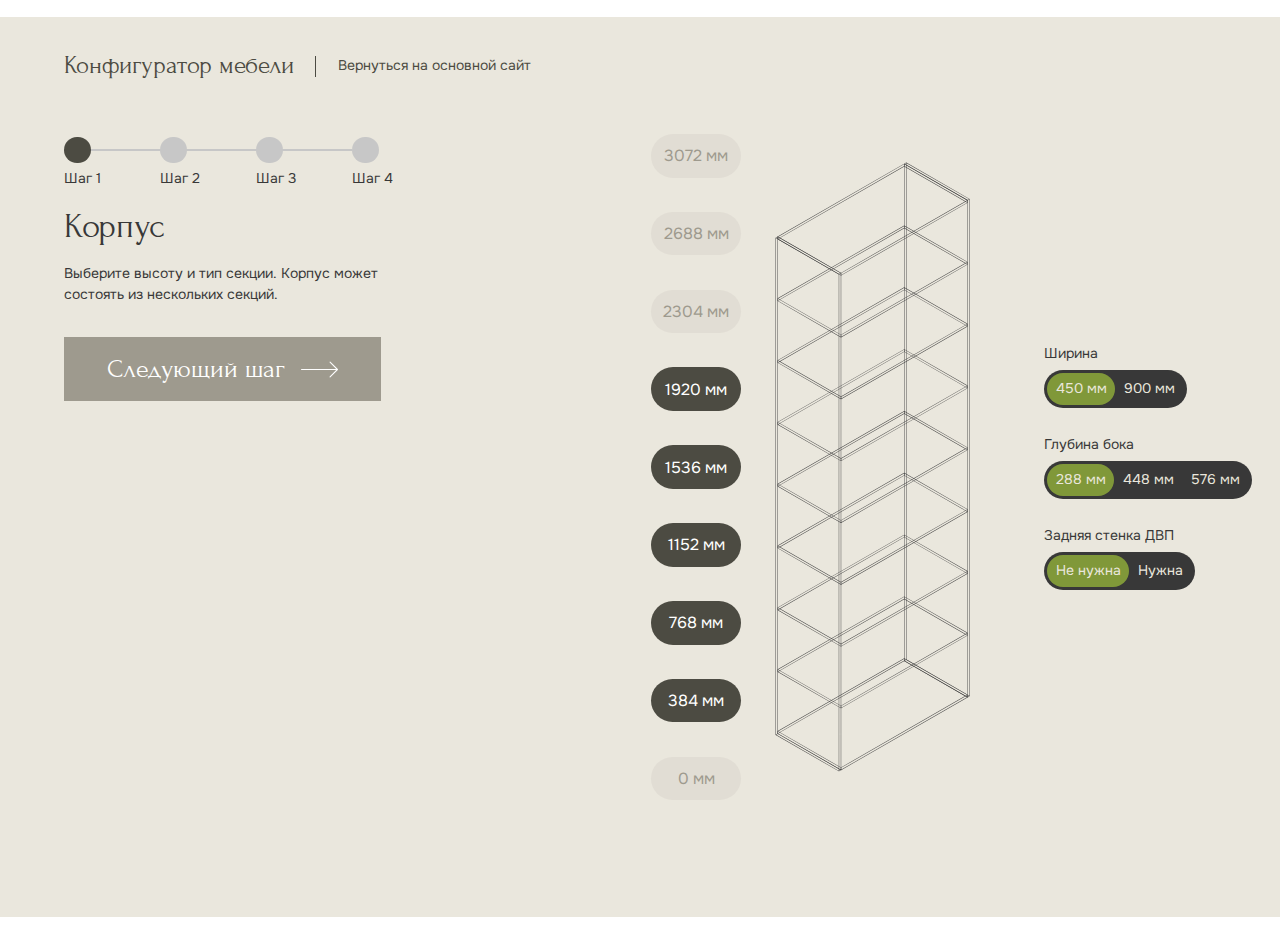
==== step.html @ ee3418b1 "first commit" ====
<!DOCTYPE html>
<html lang="ru">

<head>
    <meta charset="UTF-8">
    <meta name="viewport" content="width=device-width, initial-scale=1.0">
    <meta name="description" content="">
    <meta name="keywords" content="">
    <link rel="stylesheet" href="css/libs.min.css">
    <link rel="stylesheet" href="css/style.min.css">
    <title>Главная</title>
</head>

<body class="m-page">
    <div class="wrapper">
        <header class="header">
            <div class="container">
                <div class="header__inner">
                    <a href="" class="header__logo">
                        <img src="img/logo.svg" alt="">
                    </a>

                    <div class="menu">
                        <nav class="nav">
                            <a href="" class="nav__link"></a>
                        </nav>
                    </div>
                </div>
            </div>

        </header>
        <main class="content">

            <div class="step">
                <div class="step__col">
                    <div class="step-top _flex gray-text2">
                        <div class="step-top__title text26 font2">
                            Конфигуратор мебели
                        </div>
                        <a href="" class="step-top__link">
                            <span>Вернуться на основной сайт</span>
                        </a>
                    </div>

                    <div class="step-progress">
                        <div class="step-progress__item _active">
                            <span>Шаг 1</span>
                        </div>
                        <div class="step-progress__item ">
                            <span>Шаг 2</span>
                        </div>
                        <div class="step-progress__item ">
                            <span>Шаг 3</span>
                        </div>
                        <div class="step-progress__item ">
                            <span>Шаг 4</span>
                        </div>
                    </div>

                    <div class="step-text gray-text3">
                        <div class="h1">
                            Корпус
                        </div>

                        <div class="step-text__desc">
                            Выберите высоту и тип секции. Корпус может состоять из нескольких секций.
                        </div>
                    </div>

                    <div class="step__nav">
                        <button disabled class="m-btn m-btn-green">
                            <span>Следующий шаг</span>
                            <img src="img/arrow.svg" alt="">
                        </button>
                    </div>

                </div>
                <div class="step__col2">
                    <div class="step-field">
                        <div class="step-sizes">
                            <div class="size-item _disabled">
                                <button class="size-item__btn">
                                    <span>3072 мм</span>
                                </button>
                                <div class="size-item__hidden">
                                    <div class="size-item__variants">
                                        <div class="size-item__variant">
                                            <img src="img/variant.svg" alt="">
                                        </div>
                                        <div class="size-item__variant">
                                            <img src="img/variant2.svg" alt="">
                                        </div>
                                    </div>
                                    <button class="size-item__close">
                                        <img src="img/close.svg" alt="">
                                    </button>
                                </div>
                            </div>

                            <div class="size-item _disabled">
                                <button class="size-item__btn">
                                    <span>2688 мм</span>
                                </button>
                                <div class="size-item__hidden">
                                    <div class="size-item__variants">
                                        <div class="size-item__variant">
                                            <img src="img/variant.svg" alt="">
                                        </div>
                                        <div class="size-item__variant">
                                            <img src="img/variant2.svg" alt="">
                                        </div>
                                    </div>
                                    <button class="size-item__close">
                                        <img src="img/close.svg" alt="">
                                    </button>
                                </div>
                            </div>

                            <div class="size-item _disabled">
                                <button class="size-item__btn">
                                    <span>2304 мм</span>
                                </button>
                                <div class="size-item__hidden">
                                    <div class="size-item__variants">
                                        <div class="size-item__variant">
                                            <img src="img/variant.svg" alt="">
                                        </div>
                                        <div class="size-item__variant">
                                            <img src="img/variant2.svg" alt="">
                                        </div>
                                    </div>
                                    <button class="size-item__close">
                                        <img src="img/close.svg" alt="">
                                    </button>
                                </div>
                            </div>

                            <div class="size-item ">
                                <button class="size-item__btn">
                                    <span>1920 мм</span>
                                </button>
                                <div class="size-item__hidden">
                                    <div class="size-item__variants">
                                        <div class="size-item__variant">
                                            <img src="img/variant.svg" alt="">
                                        </div>
                                        <div class="size-item__variant">
                                            <img src="img/variant2.svg" alt="">
                                        </div>
                                    </div>
                                    <button class="size-item__close">
                                        <img src="img/close.svg" alt="">
                                    </button>
                                </div>
                            </div>

                            <div class="size-item ">
                                <button class="size-item__btn">
                                    <span>1536 мм</span>
                                </button>
                                <div class="size-item__hidden">
                                    <div class="size-item__variants">
                                        <div class="size-item__variant">
                                            <img src="img/variant.svg" alt="">
                                        </div>
                                        <div class="size-item__variant">
                                            <img src="img/variant2.svg" alt="">
                                        </div>
                                    </div>
                                    <button class="size-item__close">
                                        <img src="img/close.svg" alt="">
                                    </button>
                                </div>
                            </div>

                            <div class="size-item ">
                                <button class="size-item__btn">
                                    <span>1152 мм</span>
                                </button>
                                <div class="size-item__hidden">
                                    <div class="size-item__variants">
                                        <div class="size-item__variant">
                                            <img src="img/variant.svg" alt="">
                                        </div>
                                        <div class="size-item__variant">
                                            <img src="img/variant2.svg" alt="">
                                        </div>
                                    </div>
                                    <button class="size-item__close">
                                        <img src="img/close.svg" alt="">
                                    </button>
                                </div>
                            </div>

                            <div class="size-item ">
                                <button class="size-item__btn">
                                    <span>768 мм</span>
                                </button>
                                <div class="size-item__hidden">
                                    <div class="size-item__variants">
                                        <div class="size-item__variant">
                                            <img src="img/variant.svg" alt="">
                                        </div>
                                        <div class="size-item__variant">
                                            <img src="img/variant2.svg" alt="">
                                        </div>
                                    </div>
                                    <button class="size-item__close">
                                        <img src="img/close.svg" alt="">
                                    </button>
                                </div>
                            </div>

                            <div class="size-item ">
                                <button class="size-item__btn">
                                    <span>384 мм</span>
                                </button>
                                <div class="size-item__hidden">
                                    <div class="size-item__variants">
                                        <div class="size-item__variant">
                                            <img src="img/variant.svg" alt="">
                                        </div>
                                        <div class="size-item__variant">
                                            <img src="img/variant2.svg" alt="">
                                        </div>
                                    </div>
                                    <button class="size-item__close">
                                        <img src="img/close.svg" alt="">
                                    </button>
                                </div>
                            </div>

                            <div class="size-item _disabled">
                                <button class="size-item__btn">
                                    <span>0 мм</span>
                                </button>
                                <div class="size-item__hidden">
                                    <div class="size-item__variants">
                                        <div class="size-item__variant">
                                            <img src="img/variant.svg" alt="">
                                        </div>
                                        <div class="size-item__variant">
                                            <img src="img/variant2.svg" alt="">
                                        </div>
                                    </div>
                                    <button class="size-item__close">
                                        <img src="img/close.svg" alt="">
                                    </button>
                                </div>
                            </div>

                        </div>
                        <div class="step-field__img">
                            <img src="img/drawing.svg" alt="">
                        </div>
                    </div>
                    <div class="step-props">
                        <div class="step-prop">
                            <div class="step-prop__title text17 gray-text3">
                                Ширина
                            </div>
                            <div class="step-prop__items">
                                <div class="step-prop__item m-input">
                                    <input checked type="radio" name="width">
                                    <label>
                                        <span class="_view1">450 мм | 1 дверь</span>
                                        <span class="_view2">450 мм</span>
                                    </label>
                                </div>
                                <div class="step-prop__item m-input">
                                    <input type="radio" name="width">
                                    <label>
                                        <span class="_view1">900 мм | 2 двери</span>
                                        <span class="_view2">900 мм</span>
                                    </label>
                                </div>
                            </div>
                        </div>
                        <div class="step-prop">
                            <div class="step-prop__title text17 gray-text3">
                                Глубина бока
                            </div>
                            <div class="step-prop__items">
                                <div class="step-prop__item m-input">
                                    <input checked type="radio" name="depth">
                                    <label>
                                        <span>288 мм</span>
                                    </label>
                                </div>
                                <div class="step-prop__item m-input">
                                    <input type="radio" name="depth">
                                    <label>
                                        <span>448 мм</span>
                                    </label>
                                </div>
                                <div class="step-prop__item m-input">
                                    <input type="radio" name="depth">
                                    <label>
                                        <span>576 мм</span>
                                    </label>
                                </div>
                            </div>
                        </div>
                        <div class="step-prop">
                            <div class="step-prop__title text17 gray-text3">
                                Задняя стенка ДВП
                            </div>
                            <div class="step-prop__items">
                                <div class="step-prop__item m-input">
                                    <input checked type="radio" name="wall">
                                    <label>
                                        <span>Не нужна</span>
                                    </label>
                                </div>
                                <div class="step-prop__item m-input">
                                    <input type="radio" name="wall">
                                    <label>
                                        <span>Нужна</span>
                                    </label>
                                </div>
                            </div>
                        </div>


                    </div>


                </div>
            </div>

        </main>
        <footer class="footer">
            <div class="container">
                <div class="footer__inner">
                    <a href="" class="footer__logo">
                        <img src="img/logo.svg" alt="">
                    </a>
                </div>
            </div>

        </footer>
    </div>

    <script src="js/imask.js"></script>
    <script src="js/main.min.js"></script>

</body>

</html>
---- css/libs.min.css ----
﻿
---- css/style.min.css ----
@font-face{font-family:Inter;src:url(../fonts/Inter-Regular.ttf) format("ttf"),url(../fonts/Inter-Regular.eot) format("eot"),url(../fonts/Inter-Regular.woff) format("woff"),url(../fonts/Inter-Regular.woff2) format("woff2");font-weight:400;font-style:normal;font-display:swap}@font-face{font-family:Onest;src:url(../fonts/Onest-Regular.ttf) format("ttf"),url(../fonts/Onest-Regular.eot) format("eot"),url(../fonts/Onest-Regular.woff) format("woff"),url(../fonts/Onest-Regular.woff2) format("woff2");font-weight:400;font-style:normal;font-display:swap}@font-face{font-family:Onest;src:url(../fonts/Onest-Medium.ttf) format("ttf"),url(../fonts/Onest-Medium.eot) format("eot"),url(../fonts/Onest-Medium.woff) format("woff"),url(../fonts/Onest-Medium.woff2) format("woff2");font-weight:500;font-style:normal;font-display:swap}@font-face{font-family:Forum;src:url(../fonts/Forum.ttf) format("ttf"),url(../fonts/Forum.eot) format("eot"),url(../fonts/Forum.woff) format("woff"),url(../fonts/Forum.woff2) format("woff2");font-weight:400;font-style:normal;font-display:swap}*,::after,::before{margin:0;padding:0;-webkit-box-sizing:border-box;box-sizing:border-box;-webkit-font-smoothing:antialiased!important;-webkit-tap-highlight-color:transparent;outline:0!important}h1,h2,h3,h4,h5,h6{font-weight:400}a,body,div,form,h1,h2,h3,h4,h5,li,p,ul{margin:0;padding:0;border:0;text-decoration:none;line-height:1}button,input,textarea{outline:0!important;-webkit-transition:.125s;-o-transition:.125s;transition:.125s;font-family:inherit}input:active,input[type=checkbox]:focus,input[type=file]:focus,input[type=radio]:focus,input[type=text]:focus{outline:0!important}::-webkit-input-placeholder{color:#222}::-moz-placeholder{color:#222}:-moz-placeholder{color:#222}:-ms-input-placeholder{color:#222}input::-webkit-inner-spin-button,input::-webkit-outer-spin-button{-webkit-appearance:none;margin:0}input[type=number]{-moz-appearance:textfield}html{height:100%;scroll-behavior:smooth;width:100%}svg{-ms-flex-negative:0;flex-shrink:0;height:auto}circle,path,rect,svg{-webkit-transition:.3s;-o-transition:.3s;transition:.3s}a{color:inherit;text-decoration:none;-webkit-transition:.3s;-o-transition:.3s;transition:.3s}a:focus,a:hover{text-decoration:none}li,ul{margin:0;padding:0;list-style:none}i{line-height:100%}fieldset{min-width:0;padding:0;margin:0;border:0}button{cursor:pointer;border:none;outline:0;-webkit-box-sizing:border-box;box-sizing:border-box;-webkit-transition:.3s;-o-transition:.3s;transition:.3s;background-color:inherit;font-size:1em}.swiper-button-next,.swiper-button-prev{z-index:2}.swiper-button-next::after,.swiper-button-prev::after{display:none}img{-webkit-user-select:none;-moz-user-select:none;-o-user-select:none;-ms-user-select:none;user-select:none;-ms-flex-negative:0;flex-shrink:0}html.fixed-body{overflow-y:hidden}.wrapper{min-height:100vh;display:-webkit-box;display:-ms-flexbox;display:flex;-webkit-box-orient:vertical;-webkit-box-direction:normal;-ms-flex-direction:column;flex-direction:column;-ms-flex-negative:0;flex-shrink:0}.content{-webkit-box-flex:1;-ms-flex-positive:1;flex-grow:1;display:-webkit-box;display:-ms-flexbox;display:flex;-webkit-box-orient:vertical;-webkit-box-direction:normal;-ms-flex-direction:column;flex-direction:column;width:100%}.m-page{width:calc(100vw - (100vw - 100%));overflow-x:hidden;font-family:Onest,sans-serif;font-weight:400;color:#000;font-size:calc(1920px * (16 / 1920))}@media screen and (max-width:1920px){.m-page{font-size:calc(100vw * (16 / 1920))}}.m-page.fixed-body,.m-page.fixed-body2{overflow-y:hidden;padding-right:var(--scrollWidth)}.container{width:100%;margin:0 auto;padding:0 4.375em}a:hover{color:#809839}@media screen and (max-width:1400px){.m-page{font-size:calc(100vw * (16 / 1200))}.container{padding:0 1.625em}}@media screen and (max-width:992px){.m-page{font-size:calc(100vw * (16 / 768))}.container{padding:0 3.125em}}@media screen and (max-width:576px){.m-page{font-size:calc(100vw * (16 / 360))}.container{padding:0 1em}}.h0{font-size:6.25em;line-height:110%;font-family:Forum,sans-serif}.h1{font-size:3.125em;line-height:120%;font-family:Forum,sans-serif}.h2{font-size:2.125em;line-height:120%;font-family:Forum,sans-serif}.text26{font-size:1.625em;line-height:140%}.text20{font-size:1.25em;line-height:120%}.text19{font-size:1.1875em;line-height:120%}.text18{font-size:1.125em;line-height:120%}.text17{font-size:1.0625em;line-height:150%}.text16{font-size:1em;line-height:150%}.text15{font-size:.9375em;line-height:120%}.text14{font-size:.875em;line-height:120%}.text13{font-size:.8125em;line-height:120%}.text12{font-size:.75em;line-height:120%}.text11{font-size:.6875em;line-height:120%}.text10{font-size:.625em;line-height:120%}.extra-bold-text{font-weight:800}.bold-text{font-weight:700}.semi-bold-text{font-weight:600}.medium-text{font-weight:500}.regular-text{font-weight:400}.light-text{font-weight:300}.gray-text{color:#9e9a8e}.gray-text2{color:#4c4b42}.gray-text3{color:#383838}.font2{font-family:Forum,sans-serif}@media screen and (max-width:1400px){.h0{font-size:3.75em}.h2{font-size:1.875em}.text20-laptop{font-size:1.25em}}@media screen and (max-width:992px){.h0{font-size:2.75em}.h2{font-size:1.75em}.text20-tablet{font-size:1.25em}.text19-tablet{font-size:1.1875em}.text18-tablet{font-size:1.125em}.text17-tablet{font-size:1.0625em}.text16-tablet{font-size:1em}.text15-tablet{font-size:.9375em}.text14-tablet{font-size:.875em}.text13-tablet{font-size:.8125em}.text12-tablet{font-size:.75em}.text11-tablet{font-size:.6875em}.text10-tablet{font-size:.625em}}@media screen and (max-width:576px){.h0{font-size:2.625em}.text18-mob{font-size:1.125em}}.m-btn{display:-webkit-box;display:-ms-flexbox;display:flex;-webkit-box-align:center;-ms-flex-align:center;align-items:center;-webkit-box-pack:center;-ms-flex-pack:center;justify-content:center;-webkit-transition:.225s ease-out;-o-transition:.225s ease-out;transition:.225s ease-out;padding:0 5.125em;height:4.375em;font-family:Forum,sans-serif}.m-btn:focus{-webkit-box-shadow:none;box-shadow:none}.m-btn span{font-size:1.625em}.m-btn img{width:2.1875em;margin-left:.9375em}.m-btn-green{color:#fff;background-color:#809839}.m-btn-green:hover{color:#fff;background-color:#61732b}.m-btn-green:disabled{pointer-events:none;color:#fff;background-color:#9e9a8e}.m-btn-black-outline{border:1px solid #4c4b42;color:#4c4b42}.m-btn-black-outline:hover{color:#fff;background-color:#4c4b42}@media screen and (max-width:1400px){.m-btn{height:3.75em;padding:0 2.5em}.m-btn span{font-size:1.5em}}@media screen and (max-width:992px){.m-btn{height:3.5em}.m-btn span{font-size:1.375em}}.fg{position:relative;margin:0}.fg input{border-radius:0;border:1px solid #9e9a8e;padding:0 1.5em;height:4.11em;width:100%;font-size:1.0625em;background-color:transparent;color:#000}.fg input::-webkit-input-placeholder{color:#9e9a8e}.fg input::-moz-placeholder{color:#9e9a8e}.fg input:-ms-input-placeholder{color:#9e9a8e}.fg input::-ms-input-placeholder{color:#9e9a8e}.fg input::placeholder{color:#9e9a8e}.fg input:focus{border-color:#809839}.fg__field,.m-input{position:relative}.m-input input{position:absolute;opacity:0;width:100%;height:100%;left:0;top:0;z-index:2;cursor:pointer}@media screen and (max-width:1400px){.fg input{height:3.53em}}@media screen and (max-width:992px){.fg input{height:3.3em}}.breadcrumbs{margin-top:60px}.breadcrumbs__item{font-size:16px;line-height:110%;position:relative;font-weight:400;display:inline}.breadcrumbs__item:last-child{font-weight:600}.breadcrumbs__item:not(:first-child){margin-left:24px}.breadcrumbs__item:not(:first-child):before{content:'';position:absolute;z-index:1;width:3.51px;height:3.51px;background-color:#809839;border-radius:1px;-webkit-transform:rotate(-45deg);-ms-transform:rotate(-45deg);transform:rotate(-45deg);top:7px;right:100%;margin-right:10px}.modal-bg{position:fixed;top:0;left:0;width:100%;height:calc(100 * var(--vh));background-color:#000;opacity:.5}.modal{position:fixed;left:0;top:0;width:100%;height:calc(100 * var(--vh));overflow-y:auto;z-index:80;opacity:0;pointer-events:none;padding:1em 0;text-align:center}.modal:after{content:'';display:inline-block;height:100%;vertical-align:middle;margin-right:-4px}.modal__dialog{text-align:left;vertical-align:middle;background:#fff;width:37.5em;max-width:calc(100% - 1em);position:relative;z-index:3;padding:3.75em 6.25em;display:inline-block}.modal._active{opacity:1;pointer-events:unset}.modal._active .modal__bg{display:block}.modal .close-btn{position:absolute;top:1.875em;right:1.875em}.modal__hint{margin-top:1.875em;text-align:center;color:#9e9a8e}.modal__hint a{color:#809839}.close-btn{width:2.25em;display:-webkit-box;display:-ms-flexbox;display:flex;-webkit-box-align:center;-ms-flex-align:center;align-items:center;-webkit-box-pack:center;-ms-flex-pack:center;justify-content:center;-ms-flex-negative:0;flex-shrink:0}.close-btn svg{width:100%}.close-btn:hover path{stroke:#000}.modal-form{margin-top:1.875em;display:grid;grid-template-columns:100%;gap:.9375em}.thank-modal__inner{text-align:center;padding:4.25em 0;display:grid;grid-template-columns:100%;gap:1.875em}.thank-modal .m-btn{padding:0}@media screen and (max-width:576px){.modal__dialog{padding:3em 1em 2em}.modal .close-btn{top:.5em;right:.5em}.modal .h2{font-size:1.5em}.modal__hint{font-size:.875em}.modal-form{margin-top:1em;gap:.5em}.thank-modal__inner{padding:2em 0}}.main{display:grid;grid-template-columns:repeat(2,50%);grid-template-rows:repeat(2,50%);min-height:calc(100 * var(--vh))}.main__img img{width:100%;height:100%;display:block;-o-object-fit:cover;object-fit:cover}.main__info{background-color:#eae7dd;display:-webkit-box;display:-ms-flexbox;display:flex;-webkit-box-orient:vertical;-webkit-box-direction:normal;-ms-flex-direction:column;flex-direction:column;-webkit-box-pack:end;-ms-flex-pack:end;justify-content:flex-end;-webkit-box-align:start;-ms-flex-align:start;align-items:flex-start;padding:15.25em 5em}@media screen and (min-width:993px){.main__info{grid-row:1/3;grid-column:2/3}}.main__info2{padding:5.625em 5em;display:-webkit-box;display:-ms-flexbox;display:flex;-webkit-box-orient:vertical;-webkit-box-direction:normal;-ms-flex-direction:column;flex-direction:column;-webkit-box-pack:end;-ms-flex-pack:end;justify-content:flex-end}.main__subtitle{font-size:2.5em;line-height:110%;text-transform:uppercase;color:#9e9a8e}.main .h0{color:#4c4b42}.main__text{display:grid;grid-template-columns:100%;gap:.9375em;color:#4c4b42}.main__btn{margin-top:2.5em}@media screen and (max-width:1400px){.main__info{padding:7.5em 3.75em}.main__info2{padding:3.75em}.main__subtitle{font-size:1.25em}}@media screen and (max-width:992px){.main__img{grid-column:1/-1}.main__info{padding:3.5em 2.5em;-webkit-box-pack:unset;-ms-flex-pack:unset;justify-content:unset}.main__info2{padding:2.5em 3.125em}.main__subtitle{font-size:1.375em}.main__btn{margin-top:1.625em}}@media screen and (max-width:576px){.main{display:-webkit-box;display:-ms-flexbox;display:flex;-webkit-box-orient:vertical;-webkit-box-direction:normal;-ms-flex-direction:column;flex-direction:column}.main__img{position:relative;padding-bottom:55.5%;display:block}.main__img img{position:absolute;top:0;left:0;width:100%;height:100%;-o-object-fit:cover;object-fit:cover;border-radius:inherit}.main__info2{padding:4em 1.25em}.main__info{padding:3.125em 1.25em;-webkit-box-flex:1;-ms-flex-positive:1;flex-grow:1}.main__subtitle{font-size:1.25em;margin-bottom:.25em}}._flex{display:-webkit-box;display:-ms-flexbox;display:flex;-webkit-box-align:center;-ms-flex-align:center;align-items:center}.step{min-height:calc(100 * var(--vh));background-color:#eae7dd;padding:2.5em 4.25em 5em 6.25em;display:grid;grid-template-columns:50em calc(100% - 53.75em);-webkit-box-pack:justify;-ms-flex-pack:justify;justify-content:space-between}.step__col{display:-webkit-box;display:-ms-flexbox;display:flex;-webkit-box-orient:vertical;-webkit-box-direction:normal;-ms-flex-direction:column;flex-direction:column;-webkit-box-align:start;-ms-flex-align:start;align-items:flex-start}.step__col2{display:-webkit-box;display:-ms-flexbox;display:flex;-webkit-box-align:center;-ms-flex-align:center;align-items:center}.step__col2._center{-webkit-box-pack:center;-ms-flex-pack:center;justify-content:center}.step__nav{margin-top:auto;padding-top:1.875em;display:-webkit-box;display:-ms-flexbox;display:flex}.step-top{margin-bottom:3.125em}.step-top__link{display:-webkit-box;display:-ms-flexbox;display:flex;-webkit-box-align:center;-ms-flex-align:center;align-items:center}.step-top__link:before{content:'';-ms-flex-negative:0;flex-shrink:0;width:1px;height:1.25em;margin:0 1.25em;background-color:#4c4b42}.step-top__link span{font-size:1.0625em;line-height:150%}.step-progress{display:-webkit-box;display:-ms-flexbox;display:flex;-webkit-box-align:center;-ms-flex-align:center;align-items:center}.step-progress__item{display:-webkit-box;display:-ms-flexbox;display:flex;-webkit-box-orient:vertical;-webkit-box-direction:normal;-ms-flex-direction:column;flex-direction:column;-webkit-box-align:start;-ms-flex-align:start;align-items:flex-start;min-width:5.625em;position:relative;color:#383838}.step-progress__item:last-child{min-width:unset;-webkit-box-flex:unset;-ms-flex-positive:unset;flex-grow:unset}.step-progress__item:last-child:after{display:none}.step-progress__item:after{content:'';position:absolute;top:.78125em;left:0;-webkit-transform:translateY(-50%);-ms-transform:translateY(-50%);transform:translateY(-50%);width:100%;height:2px;background-color:#c7c7c7}.step-progress__item:before{content:'';width:1.5625em;height:1.5625em;border-radius:50%;background-color:#c7c7c7;background-image:url(../img/check.svg);background-size:0 auto;background-repeat:no-repeat;background-position:center;margin-bottom:.625em;position:relative;z-index:2}.step-progress__item span{font-size:1.0625em;line-height:150%}.step-progress__item._active:before{background-color:#4c4b42}.step-progress__item._done:before{background-color:#809839;background-size:.9375em}.step-text{margin-top:.9375em;display:grid;grid-template-columns:100%;gap:.9375em}.step-text__desc{font-size:1.0625em;line-height:150%}@media screen and (max-width:1400px){.step{padding:1.875em 1.625em 1.875em 3.75em;grid-template-columns:33em calc(100% - 34.375em)}.step__nav{margin-top:0}.step-top__title{font-size:1.4375em}.step-top__link span{font-size:.8125em}.step-progress__item:before{margin-bottom:.3125em}.step-progress__item span{font-size:.8125em}.step-text{max-width:20em}.step-text .h1{font-size:2.0625em}.step-text__desc{font-size:.8125em}}@media screen and (max-width:992px){.step{position:relative;padding:8.125em 3.125em 3.75em;grid-template-columns:21.125em calc(100% - 23em)}.step__col2{-webkit-box-orient:vertical;-webkit-box-direction:normal;-ms-flex-direction:column;flex-direction:column}.step-top{position:absolute;top:1.875em;left:0;width:100%;-webkit-box-orient:vertical;-webkit-box-direction:normal;-ms-flex-direction:column;flex-direction:column;margin:0}.step-top__title{font-size:1.625em}.step-top__link{-webkit-box-ordinal-group:0;-ms-flex-order:-1;order:-1;-webkit-box-orient:vertical;-webkit-box-direction:normal;-ms-flex-direction:column;flex-direction:column}.step-top__link:before{-webkit-box-ordinal-group:3;-ms-flex-order:2;order:2;width:1.25em;height:1px;margin:.625em 0}.step-progress{width:100%}.step-progress__item{min-width:6.25em}.step-progress__item:before{margin-bottom:.625em}}@media screen and (max-width:576px){.step{padding:7em 1.25em 1.25em;grid-template-columns:100%;gap:1.875em}.step__col2{-webkit-box-ordinal-group:0;-ms-flex-order:-1;order:-1;-webkit-box-orient:horizontal;-webkit-box-direction:normal;-ms-flex-direction:row;flex-direction:row;-webkit-box-pack:justify;-ms-flex-pack:justify;justify-content:space-between}.step-top{top:1.25em}.step-top__title{font-size:1.5em}.step-top__link span{font-size:.6875em}.step-progress__item{-webkit-box-flex:1;-ms-flex-positive:1;flex-grow:1;min-width:unset}.step-text__desc{font-size:.6875em}}.step-field{padding:2.5em 6.75em 0 3.625em;display:-webkit-box;display:-ms-flexbox;display:flex;-webkit-box-align:center;-ms-flex-align:center;align-items:center}.step-field__img{width:16.75em;display:-webkit-box;display:-ms-flexbox;display:flex;-webkit-box-align:center;-ms-flex-align:center;align-items:center;-webkit-box-pack:center;-ms-flex-pack:center;justify-content:center;position:relative}.step-field__img img{max-width:100%;max-height:100%}.step-field__img>img{position:relative;z-index:2}.step-field__remove{position:absolute;bottom:13.25em;left:100%;margin-left:.625em;width:2.5em;height:2.5em;background-color:#fff;display:-webkit-box;display:-ms-flexbox;display:flex;-webkit-box-align:center;-ms-flex-align:center;align-items:center;-webkit-box-pack:center;-ms-flex-pack:center;justify-content:center;border-radius:50%}.step-field__remove svg{width:.875em}.step-field__remove--cell2{bottom:27.25em}.step-sizes{-ms-flex-item-align:start;align-self:flex-start;padding:5.25em 0;margin-right:2em;position:relative;z-index:3;width:5.3125em}.size-item{margin-bottom:2.75em;position:relative}.size-item:last-child{margin-bottom:0}.size-item._disabled{pointer-events:none}.size-item._disabled .size-item__btn{background-color:#e1ddd4;color:#9e9a8e}.size-item._show .size-item__hidden{opacity:1;pointer-events:unset}.size-item__btn{background-color:#4c4b42;height:2.5625em;width:100%;display:-webkit-box;display:-ms-flexbox;display:flex;-webkit-box-align:center;-ms-flex-align:center;align-items:center;-webkit-box-pack:center;-ms-flex-pack:center;justify-content:center;border-radius:1.3125em;color:#fff}.size-item__btn span{font-size:.9375em}.size-item__btn:hover{color:#fff;background-color:#809839}.size-item__hidden{position:absolute;left:100%;top:50%;-webkit-transform:translateY(-50%);-ms-transform:translateY(-50%);transform:translateY(-50%);display:-webkit-box;display:-ms-flexbox;display:flex;-webkit-box-align:center;-ms-flex-align:center;align-items:center;padding-left:.625em;-webkit-transition:.3s;-o-transition:.3s;transition:.3s;opacity:0;pointer-events:none}.size-item__variants{display:-webkit-box;display:-ms-flexbox;display:flex}.size-item__close,.size-item__variant{display:-webkit-box;display:-ms-flexbox;display:flex;-webkit-box-align:center;-ms-flex-align:center;align-items:center;-webkit-box-pack:center;-ms-flex-pack:center;justify-content:center;-webkit-box-shadow:0 .125em 1em rgba(36,32,32,.15);box-shadow:0 .125em 1em rgba(36,32,32,.15);background-color:#eae7dd;border-radius:50%;border:1px solid #e1ddd4}.size-item__variant{width:5em;height:5em;margin-right:.625em}.size-item__variant img{width:2.25em}.size-item__close{width:2.5em;height:2.5em}.size-item__close img{width:.875em}.step-props{-webkit-box-flex:1;-ms-flex-positive:1;flex-grow:1;display:grid;grid-template-columns:100%;gap:1.875em}.step-prop{display:-webkit-box;display:-ms-flexbox;display:flex;-webkit-box-orient:vertical;-webkit-box-direction:normal;-ms-flex-direction:column;flex-direction:column;-webkit-box-align:start;-ms-flex-align:start;align-items:flex-start}.step-prop__items{border-radius:3.875em;margin-top:.625em;padding:.25em;display:-webkit-box;display:-ms-flexbox;display:flex;background-color:#383838}.step-prop__item{-webkit-box-flex:1;-ms-flex-positive:1;flex-grow:1}.step-prop__item label{border-radius:3.875em;padding:0 .9375em;width:100%;height:2.875em;display:-webkit-box;display:-ms-flexbox;display:flex;-webkit-box-align:center;-ms-flex-align:center;align-items:center;-webkit-box-pack:center;-ms-flex-pack:center;justify-content:center;color:#eae7dd;-webkit-transition:.3s;-o-transition:.3s;transition:.3s}.step-prop__item span{font-size:1.0625em;line-height:150%}.step-prop__item ._view2{display:none}.step-prop__item input:checked~label{background-color:#809839}.step-back{display:-webkit-box;display:-ms-flexbox;display:flex;-webkit-box-align:center;-ms-flex-align:center;align-items:center;margin-bottom:2.5em;color:#4c4b42}.step-back:hover{color:#809839}.step-back:hover path,.step-back:hover rect{stroke:#809839}.step-back svg{width:1.75em;margin-right:.625em}.step-back span{font-size:1.0625em}@media screen and (max-width:1400px){.step-field{padding:0 4.375em 0 0}.step-field__img{width:11.375em}.step-field__remove{bottom:9em}.step-field__remove--cell2{bottom:18em}.step-sizes{padding:0}.size-item{margin-bottom:2em}.step-props{gap:1.5625em}.step-prop__title{font-size:.8125em}.step-prop__items{margin-top:.3125em;padding:.1875em}.step-prop__item label{padding:0 .5em;height:1.875em}.step-prop__item span{font-size:.8125em}.step-prop__item ._view1{display:none}.step-prop__item ._view2{display:block}.step-back{margin-bottom:1.25em}.step-back span{font-size:.8125em}}@media screen and (max-width:992px){.step-field{padding:0}.step-field__img{width:9.25em}.step-field__remove{bottom:7em;width:2em;height:2em}.step-field__remove svg{width:.75em}.step-field__remove--cell2{bottom:14em}.step-sizes{font-size:.875em}.step-props{display:block;margin-top:1.875em}.step-prop{margin-bottom:.9375em}.step-prop:last-child{margin-bottom:0}.step-back{margin-bottom:1.875em}}@media screen and (max-width:576px){.step-sizes{font-size:.625em;margin-right:1em}.step-field__img{width:5em}.step-field__remove{bottom:6em;font-size:.625em;margin-left:.25em}.step-field__remove--cell2{bottom:13em}.size-item{margin-bottom:1em}.step-props{margin:0 0 0 .625em;-webkit-box-flex:unset;-ms-flex-positive:unset;flex-grow:unset}.step-prop__title{font-size:.6875em}.step-prop__item label{padding:0 .3125em;height:1.6875em}.step-back span,.step-prop__item span{font-size:.6875em}}.colors,.furniture{margin-top:1.875em;display:-webkit-box;display:-ms-flexbox;display:flex}.colors-group,.furniture-group{display:-webkit-box;display:-ms-flexbox;display:flex;-webkit-box-orient:vertical;-webkit-box-direction:normal;-ms-flex-direction:column;flex-direction:column;-webkit-box-align:start;-ms-flex-align:start;align-items:flex-start;margin-right:1.25em}.colors-group:last-child,.furniture-group:last-child{margin:0}.colors-group__items,.furniture-group__items{padding:.25em;border:1px solid #9e9a8e;border-radius:3.875em;margin-top:.625em;display:-webkit-box;display:-ms-flexbox;display:flex}.color-field label,.furniture-field label{-webkit-transition:.3s;-o-transition:.3s;transition:.3s;width:2.8125em;height:2.8125em;border-radius:50%;padding:.1875em;display:block;border:.125em solid transparent}.color-field label img,.furniture-field label img{width:100%;height:100%;display:block;border-radius:inherit;-o-object-fit:cover;object-fit:cover;position:relative}.color-field label:after,.furniture-field label:after{content:'';position:absolute;top:50%;left:50%;-webkit-transform:translate(-50%,-50%);-ms-transform:translate(-50%,-50%);transform:translate(-50%,-50%);width:calc(100% - .625em);height:calc(100% - .625em);border-radius:inherit;border:1px solid rgba(255,255,255,.2)}.color-field input:checked~label,.furniture-field input:checked~label{border-color:#809839}.color-field input:hover~label,.furniture-field input:hover~label{border-color:#c7c7c7}.furniture-field label{width:3.4375em;height:3.4375em}.furniture-field input:hover~label{background-color:#fff;border-color:#fff;-webkit-transform:scale(1.45);-ms-transform:scale(1.45);transform:scale(1.45)}.step-props2{margin-top:1.875em;display:-webkit-box;display:-ms-flexbox;display:flex;-webkit-box-orient:vertical;-webkit-box-direction:normal;-ms-flex-direction:column;flex-direction:column;-webkit-box-align:start;-ms-flex-align:start;align-items:flex-start}.step-props2 .step-prop{margin-bottom:1.875em}.step-props2 .step-prop:last-child{margin:0}.props{margin-top:1.875em;display:-webkit-box;display:-ms-flexbox;display:flex;-webkit-box-align:start;-ms-flex-align:start;align-items:flex-start}.prop-item{min-width:9.375em;margin-right:.625em;display:grid;grid-template-columns:100%;gap:.3125em;color:#383838}.prop-item:last-child{margin:0}.prop-item__title{font-size:1.0625em;line-height:150%}.prop-item__desc{font-size:2.125em;line-height:120%;font-family:Forum,sans-serif}.prop-item__desc span{font-family:Inter,sans-serif;font-size:.62em}.step-nav{margin-top:1.875em;display:grid;grid-template-columns:repeat(2,calc(50% - .5em));gap:.5em 1em;width:50em;max-width:100%}.step-equip{margin-top:2.5em;display:grid;grid-template-columns:100%;gap:1.25em}@media screen and (max-width:1400px) and (min-width:993px){.color-field label{width:2.5em;height:2.5em}}@media screen and (max-width:1400px){.colors,.furniture{margin-top:1.25em}.colors-group__title,.furniture-group__title{font-size:.8125em}.furniture-field label{width:3.125em;height:3.125em}.step-props2{margin-top:1.25em;-webkit-box-orient:horizontal;-webkit-box-direction:normal;-ms-flex-direction:row;flex-direction:row}.step-props2 .step-prop{-ms-flex-negative:0;flex-shrink:0;margin:0 1.875em 0 0}.props{margin-top:1.25em}.prop-item{font-size:.875em}.step-equip{margin-top:1.5em;gap:1em}.step-equip__desc{font-size:.875em}}@media screen and (max-width:992px){.furniture{margin-top:.9375em;display:block}.colors{margin-top:1.875em;display:block}.colors-group,.furniture-group{margin:0 0 .9375em}.step-props2{margin-top:.9375em;-webkit-box-orient:vertical;-webkit-box-direction:normal;-ms-flex-direction:column;flex-direction:column}.step-props2 .step-prop{margin:0 0 .9375em}.prop-item{font-size:.75em;min-width:8.75em}.step-nav{grid-template-columns:100%}}@media screen and (max-width:576px){.colors-group__title,.furniture-group__title{font-size:.6875em}.colors-group__items,.furniture-group__items{margin-top:.3125em}}
/*# sourceMappingURL=../sourcemaps/style.min.css.map */
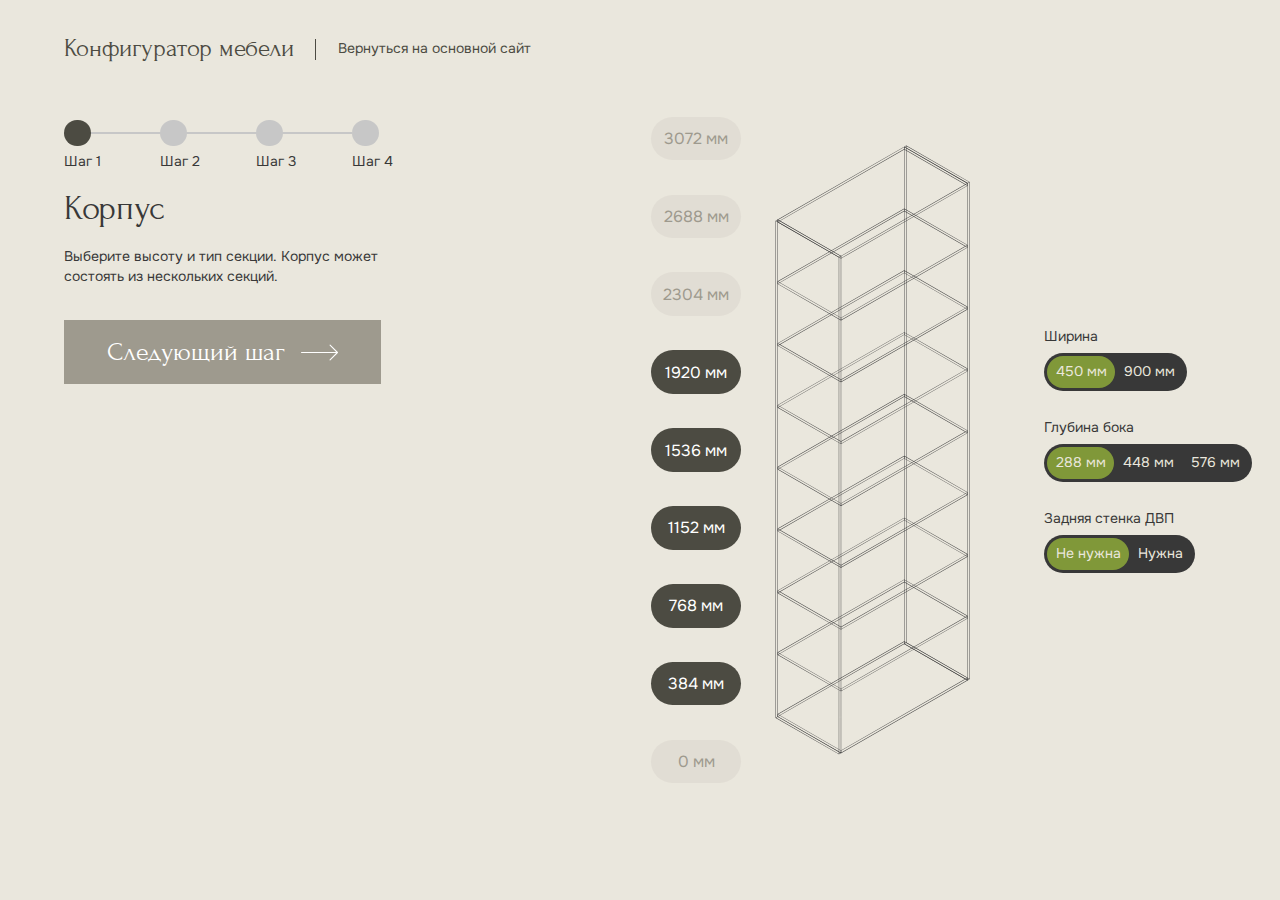
==== commit e9de854b: "first commit" ====
--- a/step.html
+++ b/step.html
@@ -13,22 +13,6 @@
 
 <body class="m-page">
     <div class="wrapper">
-        <header class="header">
-            <div class="container">
-                <div class="header__inner">
-                    <a href="" class="header__logo">
-                        <img src="img/logo.svg" alt="">
-                    </a>
-
-                    <div class="menu">
-                        <nav class="nav">
-                            <a href="" class="nav__link"></a>
-                        </nav>
-                    </div>
-                </div>
-            </div>
-
-        </header>
         <main class="content">
 
             <div class="step">
@@ -329,16 +313,6 @@
             </div>
 
         </main>
-        <footer class="footer">
-            <div class="container">
-                <div class="footer__inner">
-                    <a href="" class="footer__logo">
-                        <img src="img/logo.svg" alt="">
-                    </a>
-                </div>
-            </div>
-
-        </footer>
     </div>
 
     <script src="js/imask.js"></script>
